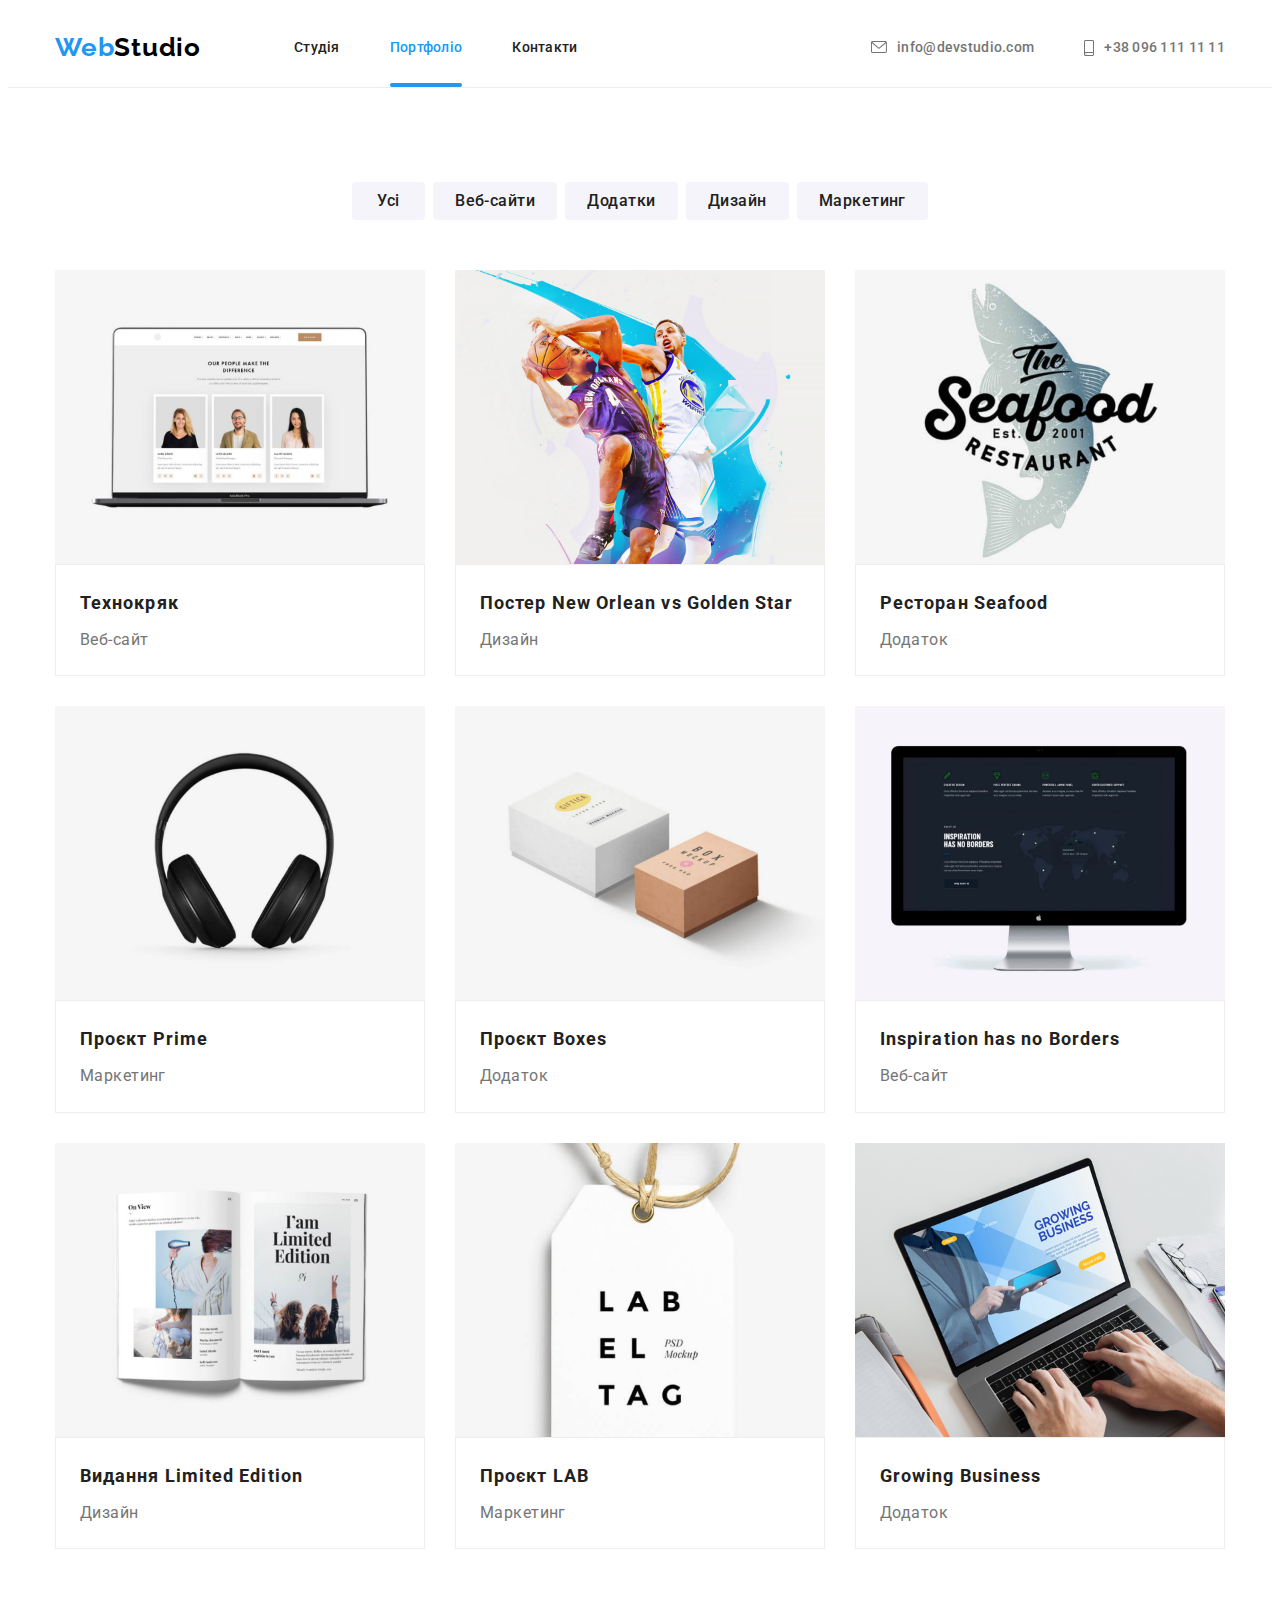
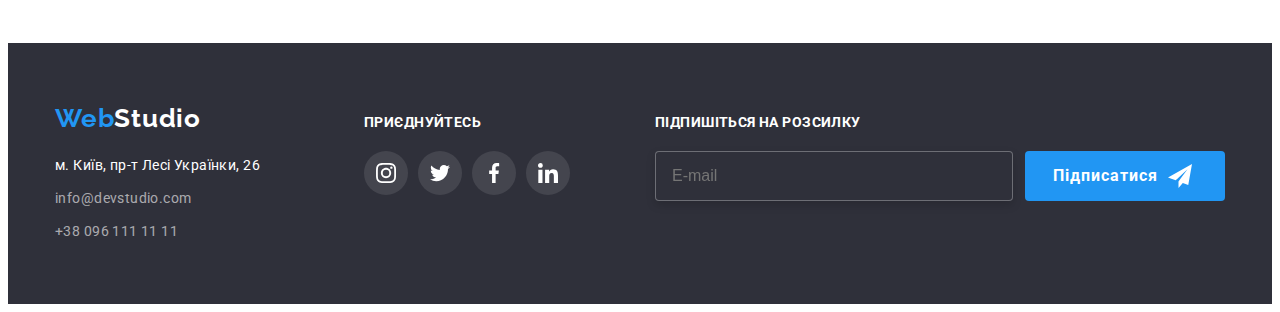
==== portfolio.html @ 82609303 "додає розмітку форм" ====
<!DOCTYPE html>
<html lang="uk">
  <head>
    <meta charset="UTF-8" />
    <meta http-equiv="X-UA-Compatible" content="IE=edge" />
    <meta name="viewport" content="width=device-width, initial-scale=1.0" />
    <title lang="en">Web Studio</title>

    <link
      rel="stylesheet"
      href="https://cdnjs.cloudflare.com/ajax/libs/modern-normalize/1.1.0/modern-normalize.min.css"
      integrity="sha512-wpPYUAdjBVSE4KJnH1VR1HeZfpl1ub8YT/NKx4PuQ5NmX2tKuGu6U/JRp5y+Y8XG2tV+wKQpNHVUX03MfMFn9Q=="
      crossorigin="anonymous"
      referrerpolicy="no-referrer"
    />

    <link rel="stylesheet" href="./css/styles.css" />

    <link
      href="https://fonts.googleapis.com/css2?family=Raleway:wght@700&family=Roboto:wght@400;500;700;900&display=swap"
      rel="stylesheet"
    />
  </head>
  <body class="page">
    <header class="header">
      <div class="container main-nav">
        <a href="./index.html" class="logo" lang="en"
          ><span class="accent">Web</span>Studio</a
        >
        <nav>
          <ul class="site-nav list">
            <li class="item">
              <a href="./index.html" class="link">Студія</a>
            </li>
            <li class="item">
              <a href="./portfolio.html" class="link current">Портфоліо</a>
            </li>
            <li class="item">
              <a href="#" class="link">Контакти</a>
            </li>
          </ul>
        </nav>
        <ul class="contact-nav list">
          <li class="item">
            <a href="mailto:info@devstudio.com" class="link">
              <svg class="icon-email" width="16" height="12">
                <use href="./images/icons.svg#icon-envelope"></use>
              </svg>
              info@devstudio.com
            </a>
          </li>
          <li class="item">
            <a href="tel:+380961111111" class="link">
              <svg class="icon-phone" width="10" height="16">
                <use href="./images/icons.svg#icon-smartphone"></use>
              </svg>
              +38 096 111 11 11</a
            >
          </li>
        </ul>
      </div>
    </header>

    <main>
      <section class="section">
        <div class="container filter">
          <h1 class="visually-hidden">Портфоліо</h1>
          <ul class="list">
            <li><button type="button" class="filter-button">Усі</button></li>
            <li>
              <button type="button" class="filter-button">Веб-сайти</button>
            </li>
            <li>
              <button type="button" class="filter-button">Додатки</button>
            </li>
            <li><button type="button" class="filter-button">Дизайн</button></li>
            <li>
              <button type="button" class="filter-button">Маркетинг</button>
            </li>
          </ul>
        </div>
        <div class="container">
          <ul class="portfolio list">
            <li class="item">
              <a href="./portfolio.html" class="link">
                <div class="portfolio-thumb">
                  <img
                    src="./images/portfolio-section-technokryak.jpg"
                    alt="включений лептоп"
                    width="370"
                  />
                  <div class="overlay">
                    <p class="overlay-text">
                      Ресурс пропонує комплексні пропозиції з різним рівнем
                      функціоналу та сервісів. Все це дозволить відвідувачу
                      отримати вичерпні відомості про компанію чи приватну
                      особу.
                    </p>
                  </div>
                </div>
                <div class="card-content">
                  <h2 class="title">Технокряк</h2>
                  <p class="sub-title">Веб-сайт</p>
                </div>
              </a>
            </li>
            <li class="item">
              <a href="./portfolio.html" class="link">
                <div class="portfolio-thumb">
                  <img
                    src="./images/portfolio-section-neworlean.jpg"
                    alt="постер з зображенням баскетболістів"
                    width="370"
                  />
                  <div class="overlay">
                    <p class="overlay-text">
                      Lorem, ipsum dolor sit amet consectetur adipisicing elit.
                      Et eius deleniti labore maiores libero harum nobis! Fuga
                      reprehenderit magnam natus!
                    </p>
                  </div>
                </div>
                <div class="card-content">
                  <h2 class="title">
                    Постер <span lang="en">New Orlean vs Golden Star</span>
                  </h2>
                  <p class="sub-title">Дизайн</p>
                </div>
              </a>
            </li>
            <li class="item">
              <a href="./portfolio.html" class="link">
                <div class="portfolio-thumb">
                  <img
                    src="./images/portfolio-section-seafood.jpg"
                    alt="логотип
            ресторану"
                    width="370"
                  />
                  <div class="overlay">
                    <p class="overlay-text">
                      Lorem, ipsum dolor sit amet consectetur adipisicing elit.
                      Et eius deleniti labore maiores libero harum nobis! Fuga
                      reprehenderit magnam natus!
                    </p>
                  </div>
                </div>
                <div class="card-content">
                  <h2 class="title">Ресторан <span lang="en">Seafood</span></h2>
                  <p class="sub-title">Додаток</p>
                </div>
              </a>
            </li>
            <li class="item">
              <a href="./portfolio.html" class="link">
                <div class="portfolio-thumb">
                  <img
                    src="./images/portfolio-section-prime.jpg"
                    alt="навушники"
                    width="370"
                  />
                  <div class="overlay">
                    <p class="overlay-text">
                      Lorem, ipsum dolor sit amet consectetur adipisicing elit.
                      Et eius deleniti labore maiores libero harum nobis! Fuga
                      reprehenderit magnam natus!
                    </p>
                  </div>
                </div>
                <div class="card-content">
                  <h2 class="title">Проєкт <span lang="en">Prime</span></h2>
                  <p class="sub-title">Маркетинг</p>
                </div>
              </a>
            </li>
            <li class="item">
              <a href="./portfolio.html" class="link">
                <div class="portfolio-thumb">
                  <img
                    src="./images/portfolio-section-boxes.jpg"
                    alt="дві
            коробки"
                    width="370"
                  />
                  <div class="overlay">
                    <p class="overlay-text">
                      Lorem, ipsum dolor sit amet consectetur adipisicing elit.
                      Et eius deleniti labore maiores libero harum nobis! Fuga
                      reprehenderit magnam natus!
                    </p>
                  </div>
                </div>
                <div class="card-content">
                  <h2 class="title">Проєкт <span lang="en">Boxes</span></h2>
                  <p class="sub-title">Додаток</p>
                </div>
              </a>
            </li>
            <li class="item">
              <a href="./portfolio.html" class="link">
                <div class="portfolio-thumb">
                  <img
                    src="./images/portfolio-section-inspiration.jpg"
                    alt="монітор з відображенням сайту"
                    width="370"
                  />
                  <div class="overlay">
                    <p class="overlay-text">
                      Lorem, ipsum dolor sit amet consectetur adipisicing elit.
                      Et eius deleniti labore maiores libero harum nobis! Fuga
                      reprehenderit magnam natus!
                    </p>
                  </div>
                </div>
                <div class="card-content">
                  <h2 class="title" lang="en">Inspiration has no Borders</h2>
                  <p class="sub-title">Веб-сайт</p>
                </div>
              </a>
            </li>
            <li class="item">
              <a href="./portfolio.html" class="link">
                <div class="portfolio-thumb">
                  <img
                    src="./images/portfolio-section-limitededition.jpg"
                    alt="розгорнутий журнал"
                    width="370"
                  />
                  <div class="overlay">
                    <p class="overlay-text">
                      Lorem, ipsum dolor sit amet consectetur adipisicing elit.
                      Et eius deleniti labore maiores libero harum nobis! Fuga
                      reprehenderit magnam natus!
                    </p>
                  </div>
                </div>
                <div class="card-content">
                  <h2 class="title">
                    Видання <span lang="en">Limited Edition</span>
                  </h2>
                  <p class="sub-title">Дизайн</p>
                </div>
              </a>
            </li>
            <li class="item">
              <a href="./portfolio.html" class="link">
                <div class="portfolio-thumb">
                  <img
                    src="./images/portfolio-section-lab.jpg"
                    alt="бірка з логотипом проетку лаб"
                    width="370"
                  />
                  <div class="overlay">
                    <p class="overlay-text">
                      Lorem, ipsum dolor sit amet consectetur adipisicing elit.
                      Et eius deleniti labore maiores libero harum nobis! Fuga
                      reprehenderit magnam natus!
                    </p>
                  </div>
                </div>
                <div class="card-content">
                  <h2 class="title">Проєкт <span lang="en">LAB</span></h2>
                  <p class="sub-title">Маркетинг</p>
                </div>
              </a>
            </li>
            <li class="item">
              <a href="./portfolio.html" class="link">
                <div class="portfolio-thumb">
                  <img
                    src="./images/portfolio-section-growingbusiness.jpg"
                    alt="чоловік друкує на лептопі з відкритим сайтом додатку"
                    width="370"
                  />
                  <div class="overlay">
                    <p class="overlay-text">
                      Lorem, ipsum dolor sit amet consectetur adipisicing elit.
                      Et eius deleniti labore maiores libero harum nobis! Fuga
                      reprehenderit magnam natus!
                    </p>
                  </div>
                </div>
                <div class="card-content">
                  <h2 class="title" lang="en">Growing Business</h2>
                  <p class="sub-title">Додаток</p>
                </div>
              </a>
            </li>
          </ul>
        </div>
      </section>
    </main>

    <footer class="contacts">
      <div class="container footer-info">
        <div class="contact-box">
          <address>
            <div>
              <a href="./index.html" class="logo" lang="en"
                ><span class="accent">Web</span>Studio</a
              >

              <ul class="list">
                <li class="contacts-data">
                  <a
                    href="https://goo.gl/maps/CPtrU1FHBa2aNyZL9"
                    target="_blank"
                    rel="noopener noreferrer nofollow"
                    class="link location"
                    >м. Київ, пр-т Лесі Українки, 26</a
                  >
                </li>
                <li class="contacts-data">
                  <a href="mailto:info@devstudio.com" class="link"
                    >info@devstudio.com</a
                  >
                </li>
                <li class="contacts-data">
                  <a href="tel:++380961111111" class="link"
                    >+38 096 111 11 11</a
                  >
                </li>
              </ul>
            </div>
          </address>

          <div class="social-networks">
            <h3>Приєднуйтесь</h3>
            <ul class="footer-social-list list">
              <li>
                <a class="footer-link" href="#">
                  <svg class="footer-icon" width="20" height="20">
                    <use href="./images/icons.svg#icon-instagram"></use>
                  </svg>
                </a>
              </li>
              <li>
                <a class="footer-link" href="#">
                  <svg class="footer-icon" width="20" height="20">
                    <use href="./images/icons.svg#icon-twitter"></use>
                  </svg>
                </a>
              </li>
              <li>
                <a class="footer-link" href="#">
                  <svg class="footer-icon" width="20" height="20">
                    <use href="./images/icons.svg#icon-facebook"></use>
                  </svg>
                </a>
              </li>
              <li>
                <a class="footer-link" href="#">
                  <svg class="footer-icon" width="20" height="20">
                    <use href="./images/icons.svg#icon-linkedin"></use>
                  </svg>
                </a>
              </li>
            </ul>
          </div>
        </div>
        <div class="subscribe">
          <h3>Підпишіться на розсилку</h3>
          <form>
            <div class="subscribe-field">
              <input
                type="text"
                name="name"
                id="email"
                autocomplete="off"
                placeholder="E-mail"
              />
              <button type="submit" class="hero-button action-button">
                Підписатися
                <svg class="send-icon" width="24" height="24">
                  <use href="./images/icons.svg#icon-send"></use>
                </svg>
              </button>
            </div>
          </form>
        </div>
      </div>
    </footer>
  </body>
</html>
---- css/styles.css ----
:root {
    --primary-text-color: #757575;
    --title-text-color: #212121;
    --accent-color: #2196f3;
    --hero-button-active: #188CE8;
    --hero-text-color: #fff;
    --bgc-secondary-color: #f5f4fa;
    --bgc-temporary-color: #2f303a;
    --icon-main-color: #afb1b8;
    --footer-icon-bgc-color: rgba(255, 255, 255, 0.1);
    --form-text-color: rgba(255, 255, 255, 0.6);
    --portfolio-item-gap: 30px;
    --input-color:rgba(33, 33, 33, 0.2);
    --textarea-color: rgba(117, 117, 117, 0.5);
}

*,
*::before,
*::after {
    box-sizing: border-box;
}

.page {
    background-color: #fff;
    color: var(--primary-text-color);
  
    font-family: Roboto, sans-serif;
    letter-spacing: 0.03em;
    font-size: 14px;
}

.container {
    width: 1200px; 
    margin-left: auto;
    margin-right: auto;
    padding-left: 15px;
    padding-right: 15px;

    /* outline: 1px solid tomato; */
  
}

.logo{
    display: flex;
    margin-right: 93px;
        
    color:#000;
 
    font-family: Raleway, sans-serif;
    font-style: normal;
    font-weight: 700;
    font-size: 26px;
    line-height: 1.2;
    letter-spacing: 0.03em;
    text-decoration: none;
}

.accent {
    color: var(--accent-color);
}

.list {
    list-style: none;
    padding: 0;
    margin: 0;
}

.link {
    text-decoration: none;
    color: var(--title-text-color);
}

img {
    display: block;
    max-width: 100%;
    height: auto;
}

/* Main-nav */

.header {
    border-bottom: 1px solid #ececec;
}

.main-nav {
    display: flex;
    align-items: center;

    padding-top: 0;
    padding-bottom: 0;
}


/* Site-nav */

.site-nav .link.current {
    color: var(--accent-color);
}

.site-nav .item {
    position: relative;
}

.current::after {
    position: absolute;
    content: "";
    bottom: 0;
    left: 0;

    width: 100%;
    height: 4px;
    border-radius: 2px;

    background-color: var(--accent-color);
}

.site-nav {
    display: flex;

    color: var(--title-text-color);

    letter-spacing: 0.02em;
    font-weight: 500;
    font-size: 14px;
    line-height: 1.1;
    letter-spacing: 0.02em;
}

.site-nav .item:not(:last-child) {
    margin-right: 50px;
}

.site-nav .link {
    display: block;
    padding-top: 32px;
    padding-bottom: 32px;

    transition: color 250ms cubic-bezier(0.4, 0, 0.2, 1);
}

.site-nav .link:hover,
.site-nav .link:focus {
    color: var(--accent-color);
}

/* Contact-nav */

.contact-nav {
    display: flex;
    margin-left: auto;
}

.contact-nav .item:not(:last-child) {
    margin-right: 50px;
}

.contact-nav .link{
    display: flex;
    align-items: center;
    justify-content: center;
       
    color: inherit;

    font-weight: 500;
    font-size: 14px;
    line-height: 1.1;
    letter-spacing: 0.02em;

    transition: color 250ms cubic-bezier(0.4, 0, 0.2, 1);
}

.contact-nav .link:hover,
.contact-nav .link:focus {
    color: var(--accent-color);
}

.icon-email,
.icon-phone {
    margin-right: 10px;
    fill: var(--primary-text-color);

    transition: fill 250ms cubic-bezier(0.4, 0, 0.2, 1);
}

.contact-nav .link:hover .icon-email, 
.contact-nav .link:focus .icon-email{
    fill: var(--accent-color);
}

.contact-nav .link:hover .icon-phone,
.contact-nav .link:focus .icon-phone {
    fill: var(--accent-color);
}

/* Hero */

.hero {
    text-align: center;
    padding-top: 200px;
    padding-bottom: 200px;

    height: 600px;
    max-width: 1600px;
    margin-left: auto;
    margin-right: auto;

    background-color: var(--bgc-temporary-color);
    background-image: linear-gradient( to right, rgba(47, 48, 58, 0.4), rgba(47, 48, 58, 0.4)),
    url('../images/hero-image.jpg');
    background-repeat: no-repeat;
    background-size: cover;
    background-position: center;
}

.hero-title {
    margin-top: 0;
    margin-bottom: 30px;

    color: #fff;
    
    font-weight: 900;
    font-size: 44px;
    line-height: 1.4;
    letter-spacing: 0.06em;
    text-transform: uppercase;
}

.hero-button,
.action-button { 
    padding: 10px 32px;
    min-width: 216px;
   
    font-family: Roboto, sans-serif;
    font-weight: 700;
    font-size: 16px;
    line-height: 1.9;
    letter-spacing: 0.06em;
   
    color: var(--hero-text-color);
    background-color: var(--accent-color);
        
    border: 0;
    border-radius: 4px;
    cursor:pointer;

    transition: background-color 250ms cubic-bezier(0.4, 0, 0.2, 1), box-shadow 250ms cubic-bezier(0.4, 0, 0.2, 1);
}

.hero-button:hover,
.hero-button:focus {
    background-color: var(--hero-button-active);
    box-shadow: 0px 4px 4px rgba(0, 0, 0, 0.15);
}


/* Section */

.section {
    padding-top: 94px;
    padding-bottom: 94px;
}

.visually-hidden {
    position: absolute;
    white-space: nowrap;
    width: 1px;
    height: 1px;
    overflow: hidden;
    border: 0;
    padding: 0;
    clip: rect(0 0 0 0);
    clip-path: inset(50%);
    margin: -1px;
}

.section-title{
    margin-top: 0;
    margin-bottom: 50px;

    color: var(--title-text-color);

    font-weight: 700;
    font-size: 36px;
    line-height: 1.2;
}

.section-title.centered {
    text-align: center;
}

.title {
    color: var(--title-text-color);

    font-weight: 700;
    font-size: 14px;
    line-height: 1.1;
}

/* Features section */

.features {
    display: flex;
}

.features-item:not(:last-child) {
    max-width: 270px;
    margin-right: 30px;
}

.features p {
    margin-top: 0;
    margin-bottom: 0;

    line-height: 1.7;
}

.features .title {
    margin-top: 0;
    margin-bottom: 10px;
    text-transform: uppercase;
}

.benefits {
    padding-bottom: 0;
}

.feature-img {
    display:flex;
    align-items: center;
    justify-content: center;
    width: 270px;
    height: 120px;
    margin-bottom: 30px;
    background-color: var(--bgc-secondary-color);
    border-radius: 4px;
}

/* Work section */

.work {
   display: flex;
}

.work-item:not(:last-child) {
    margin-right: 30px;
}

.work-thumb {
    position: relative;
}

.work-label {
    position: absolute;
    bottom: 0;

    display: flex;
    justify-content: center;
    padding-top: 27px;
    padding-bottom: 27px;
    margin: 0;
    width: 100%;

    line-height: 1.14;
    text-align: center;
    text-transform: uppercase;
                
    background-color: rgba(47, 48, 58, 0.8);
    color: var(--hero-text-color);
}

/*Team section*/

.team-box {
    background: var(--hero-text-color);
}

.team .title {
    margin-top: 0;
    margin-bottom: 10px;

    font-weight: 500;
    font-size: 16px;
    line-height: 1.2;
}

.team-box p {
    margin-top: 0;
    margin-bottom: 16px;
}

.team {
    line-height: 1.2;
    background-color: var(--bgc-secondary-color);

}

.team .list {
    display: flex;
    margin-right: -30px;
}

.list .team-box {
    width: 270px;
    
    flex-basis: calc(100% / 4 - 30px);

    margin-right: 30px;
    border-radius: 0px 0px 4px 4px;;
    overflow: hidden;
    box-shadow: 0px 1px 3px rgba(0, 0, 0, 0.12), 0px 1px 1px rgba(0, 0, 0, 0.14), 0px 2px 1px rgba(0, 0, 0, 0.2);
}

.list .team-box:last-child {
    margin-right: 0;
}

.team-card {
    width: 270px;
    text-align: center;
    padding-top: 30px;
    padding-bottom: 30px;
}

/* Socials */

.social-list {
   width: 270px;
   justify-content: center;
   gap: 10px;
}

.social-icon,
.clients-icon {
    fill: var(--icon-main-color);

    transition: fill 250ms cubic-bezier(0.4, 0, 0.2, 1);
}

.social-link {
    display: flex;
    align-items: center;
    justify-content: center;
    width: 44px;
    height: 44px;
    background-color: var(--hero-text-color);
    border-radius: 50%;

    transition: background-color 250ms cubic-bezier(0.4, 0, 0.2, 1);
}

.social-link:hover,
.social-link:focus {
    background-color: var(--accent-color);
}

.social-link:hover .social-icon,
.social-link:focus .social-icon{
    fill: var(--hero-text-color);
}

/* Clients */

.clients-list {
    display: flex;
    justify-content: center;
    gap: 30px;
}

.clients-item{
    /* width: calc(100% / 6 - 30px); */
    width: 170px;
}

.clients-link {
    display: flex;
    align-items: center;
    justify-content: center;
    width: 100%;
    height: 92px;
    border: 1px solid var(--icon-main-color);
    border-radius: 4px;

    transition: border 250ms cubic-bezier(0.4, 0, 0.2, 1), fill 250ms cubic-bezier(0.4, 0, 0.2, 1);
}

.clients-link:hover,
.clients-link:focus {
    border: 1px solid var(--accent-color);
}

.clients-link:hover .clients-icon,
.clients-link:focus .clients-icon {
    fill: var(--accent-color);
}

/* portfolio page */

.portfolio .title {
    margin-top: 0;
    margin-bottom: 4px;

    color: var(--title-text-color);

    font-size: 18px;
    line-height: 2;
    letter-spacing: 0.06em;
}

.sub-title {
    margin: 0;

    color:var(--primary-text-color);

    font-size: 16px;
    line-height: 1.9;
}

.card-content {
    padding: 20px 24px;
    border: 1px solid #eee;

    width: 370px;
}

/* Portfolio button*/

.filter-button {
    display: inline-block;

    min-width: 73px;
    padding: 6px 22px;
    
    text-align: center;
    font-family: inherit;
    font-weight: 500;
    font-size: 16px;
    line-height: 1.6;
    letter-spacing: 0.03em; 
    
    border: 0;
    border-radius: 4px;
    
    color: var(--title-text-color);
    background-color: var(--bgc-secondary-color);
    
    cursor: pointer;

    transition: background-color 250ms cubic-bezier(0.4, 0, 0.2, 1), box-shadow 250ms cubic-bezier(0.4, 0, 0.2, 1), color 250ms cubic-bezier(0.4, 0, 0.2, 1);
}

.filter-button:hover,
.filter-button:focus {
    background-color: var(--accent-color);
    color: var(--hero-text-color);
    box-shadow: 0px 3px 1px rgba(0, 0, 0, 0.1), 0px 1px 2px rgba(0, 0, 0, 0.08), 0px 2px 2px rgba(0, 0, 0, 0.12);
}

.filter .list{
    display: flex;
    justify-content: center;
    margin-bottom: 50px;
}

.filter li:not(:last-child) {
    margin-right: 8px; 
}

/* Portfolio-list */

.portfolio {
    display: flex;
    flex-wrap: wrap;

    padding: 0;
    margin:0;

    margin-right: calc(-1 * var(--portfolio-item-gap));
}

.portfolio > .item {
    width: 370px;
    
    margin-right: var(--portfolio-item-gap);
    margin-bottom: var(--portfolio-item-gap);

    flex-basis: calc(100% / 3 - 30px); 
}

.portfolio .link {
    display: inline-block;
    transition: box-shadow 250ms cubic-bezier(0.4, 0, 0.2, 1);
}

.portfolio .link:hover,
.portfolio .link:focus {
    display: inline-block;
    box-shadow: 0px 4px 4px rgba(0, 0, 0, 0.25);
}

.portfolio .item:nth-child(3n) {
    margin-right: 0;
}

.portfolio .item:nth-last-child(-n + 3) {
    margin-bottom: 0;
}

.portfolio-thumb {
    position: relative;
    overflow: hidden;
}

.overlay {
    position: absolute;
    top: 0;
    left: 0;
    width: 100%;
    height: 100%;

    background-color: rgba(33, 150, 243, 0.9);

    transform: translateY(100%);
    transition: transform 250ms cubic-bezier(0.4, 0, 0.2, 1);
}

.portfolio .link:hover .overlay,
.portfolio .link:focus .overlay {
    transform: translateY(0);
}

.overlay-text {
    position: absolute;
    display: inline-block;
    top: 0;
    left: 0;
    margin: 0;
    width: 100%;
    height: 100%;
    padding: 63px 24px;

    font-size: 18px;
    line-height: 1.5;
    color: var(--hero-text-color);
}

/* Footer */

.contacts .logo {
    color: var(--hero-text-color);
}

.contacts {
    display: flex;
    padding-top: 60px;
    padding-bottom: 60px;

    color: var(--hero-text-color);
    background-color: var(--bgc-temporary-color);
}

.footer-info {
    display: flex;
    align-items: baseline;
    justify-content: space-between;
}

.contact-box {
    display: inline-flex;
    align-items: baseline;
    gap: 70px;
}

.contacts .link {
    text-decoration: none;
    font-style: normal;
    line-height: 1.7;

    color: rgba(255, 255, 255, 0.6);
    transition: color 250ms cubic-bezier(0.4, 0, 0.2, 1);
}

.contacts .location {
    color: var(--hero-text-color);
}

.contacts .link:hover,
.contacts .link:focus {
    color: var(--accent-color);
}

.contacts .logo {
    margin-bottom: 20px;
}

.contacts-data {
    padding-left: 0;
    margin-bottom: 9px;
}

.contacts-data:last-child {
    margin-bottom: 0;
}

.footer-address {
    display: flex;
}

/* Footer socials */

.footer-social-list {
    display:flex;
    width: 206px;
    justify-content: center;
    gap: 10px;
}

.footer-icon {
    fill: var(--hero-text-color);
}

.footer-link {
    display: flex;
    align-items: center;
    justify-content: center;
    width: 44px;
    height: 44px;
    background-color: var(--footer-icon-bgc-color);
    border-radius: 50%;

    transition: background-color 250ms cubic-bezier(0.4, 0, 0.2, 1);
}

.footer-link:hover,
.footer-link:focus {
    background-color: var(--accent-color);
}

.footer-link:hover .footer-icon,
.footer-link:focus .footer-icon{
    fill: var(--hero-text-color);
}

.social-networks h3,
.subscribe h3 {
    margin-top: 0;
    margin-bottom: 20px;

    font-style: normal;
    font-weight: 700;
    font-size: 14px;
    line-height: 1.2;
    letter-spacing: 0.03em;
    text-transform: uppercase;
}

/* Subscribe form */

.subscribe-field {
    display: inline-flex;
    align-items: center;
    justify-content: center;
}

.subscribe-field input {
    width: 358px;
    height: 50px;
    
    padding: 15px 16px;
    margin-right: 12px;

    font-size: 16px;

    border: 1px solid rgba(255, 255, 255, 0.3);
    filter: drop-shadow(0px 4px 4px rgba(0, 0, 0, 0.15));
    border-radius: 4px;

    color: var(--form-text-color);
    background-color: var(--bgc-temporary-color);
}

.subscribe-field::placeholder {
    color: var(--form-text-color);
    line-height: 1.25;
    letter-spacing: 0.03em;
}

.subscribe .action-button {
    display: inline-flex;
    align-items: center;

    padding: 10px 28px;
    margin: 0;
    min-width: 200px;
}


.send-icon {
    margin-left: 10px;  
    fill: var(--hero-text-color);  
}

/* Modal */

.backdrop {
    position: fixed;
    top: 0;
    left: 0;
    width: 100%;
    height: 100%;
    background-color: rgba(0, 0, 0, 0.2);

    opacity: 1;

    transition: opacity 250ms cubic-bezier(0.4, 0, 0.2, 1);
}

.backdrop.is-hidden {
    opacity: 0;
    pointer-events: none;
    visibility: hidden;
}

.backdrop.is-hidden .modal {
    transform: translate(-50%, -50%) scale(1.1);
}

.modal {
    position: absolute;
    top: 50%;
    left: 50%;
      
    height: 581px;
    width: 528px;
    padding: 40px;

    background-color: #fff; 
    visibility: visible;

    box-shadow: 0px 1px 3px rgba(0, 0, 0, 0.12), 0px 1px 1px rgba(0, 0, 0, 0.14), 0px 2px 1px rgba(0, 0, 0, 0.2);
    border-radius: 4px;

    transform: translate(-50%, -50%) scale(1);

    transition: transform 250ms cubic-bezier(0.4, 0, 0.2, 1);
}

.modal-close {
    position: absolute;
    padding: 0;
    top: 8px;
    right: 8px;

    display: flex;
    align-items: center;
    justify-content: center;
    width: 30px;
    height: 30px;
    
    border-radius: 50%;
    background: #FFFFFF;
    border: 1px solid rgba(0, 0, 0, 0.1);
}

.close-icon {
    transition: fill 250ms cubic-bezier(0.4, 0, 0.2, 1);
}

.close-icon:hover {
    fill: var(--accent-color);
}


/* Input (form) */

.form-title {
    margin-top: 0;   
    
    font-weight: 700;
    font-size: 20px;
    line-height: 1.15;
    text-align: center;

    color:var(--title-text-color);   
}

.form-field {
    position: relative;
    display:flex;
    flex-direction: column;

    margin-bottom: 10px;
}

.form-label {
    margin-bottom: 4px;

    font-family: 'Roboto';
    font-weight: 400;
    font-size: 12px;
    line-height: 1.16;

    letter-spacing: 0.01em;
    color: var(--primary-text-color);
}

.form-input{
    height: 40px;
    width: 100%;

    padding: 11px 12px 11px 42px;
  
    border: 1px solid var(--input-color);
    border-radius: 4px;
    outline: none;

    transition: border-color 250ms cubic-bezier(0.4, 0, 0.2, 1);
}

.input-box {
    position: relative;
    width: 448px;
}

.input-icon {
    position: absolute;
    top: 50%;
    left: 12px;

    transform: translateY(-50%);
      
    display: inline-block;
    width: 18px;
    height: 18px;

    transition: fill 250ms cubic-bezier(0.4, 0, 0.2, 1);
}

.form-input:focus,
.textarea:focus {
    border-color: var(--accent-color);
}

.form-field:focus-within .input-icon {
    fill: var(--accent-color);
}

/* Textarea */

.textarea {
    resize: none;
    outline: none;

    height: 120px;
    padding: 11px 12px;

    font-size: 12px;
    
    border: 1px solid var(--input-color);
    border-radius: 4px;
}

.textarea::placeholder {
    color: var(--textarea-color);
}

.form-field:nth-child(4){
    margin-bottom: 20px;
}

.form-field:last-of-type {
    margin-bottom: 30px;
}

/* Checkbox */

.checkbox-input {
    -webkit-appearance: none;
    -moz-appearance: none;
    appearance: none;

    position: absolute;
}

.checkbox-label {
    display:flex;
    align-items: center;
    justify-content: center;

    line-height: 1.7;
}

.icon-check {
    display: flex;

    margin-right: 8px;

    border: 2px solid var(--title-text-color);
    border-radius: 2px;

    fill: var(--hero-text-color);

    transition: border-color 250ms cubic-bezier(0.4, 0, 0.2, 1), background-color 250ms cubic-bezier(0.4, 0, 0.2, 1);
}

.checkbox-input:checked + .icon-check {
    border-color: var(--accent-color);
    background-color: var(--accent-color);
}

.policy-link {
    color:var(--accent-color);
}

/* Submit button */

.submit-button {
    display: block;
    margin: 0 auto;
    padding: 10px 52px;
    min-width: 200px;
}
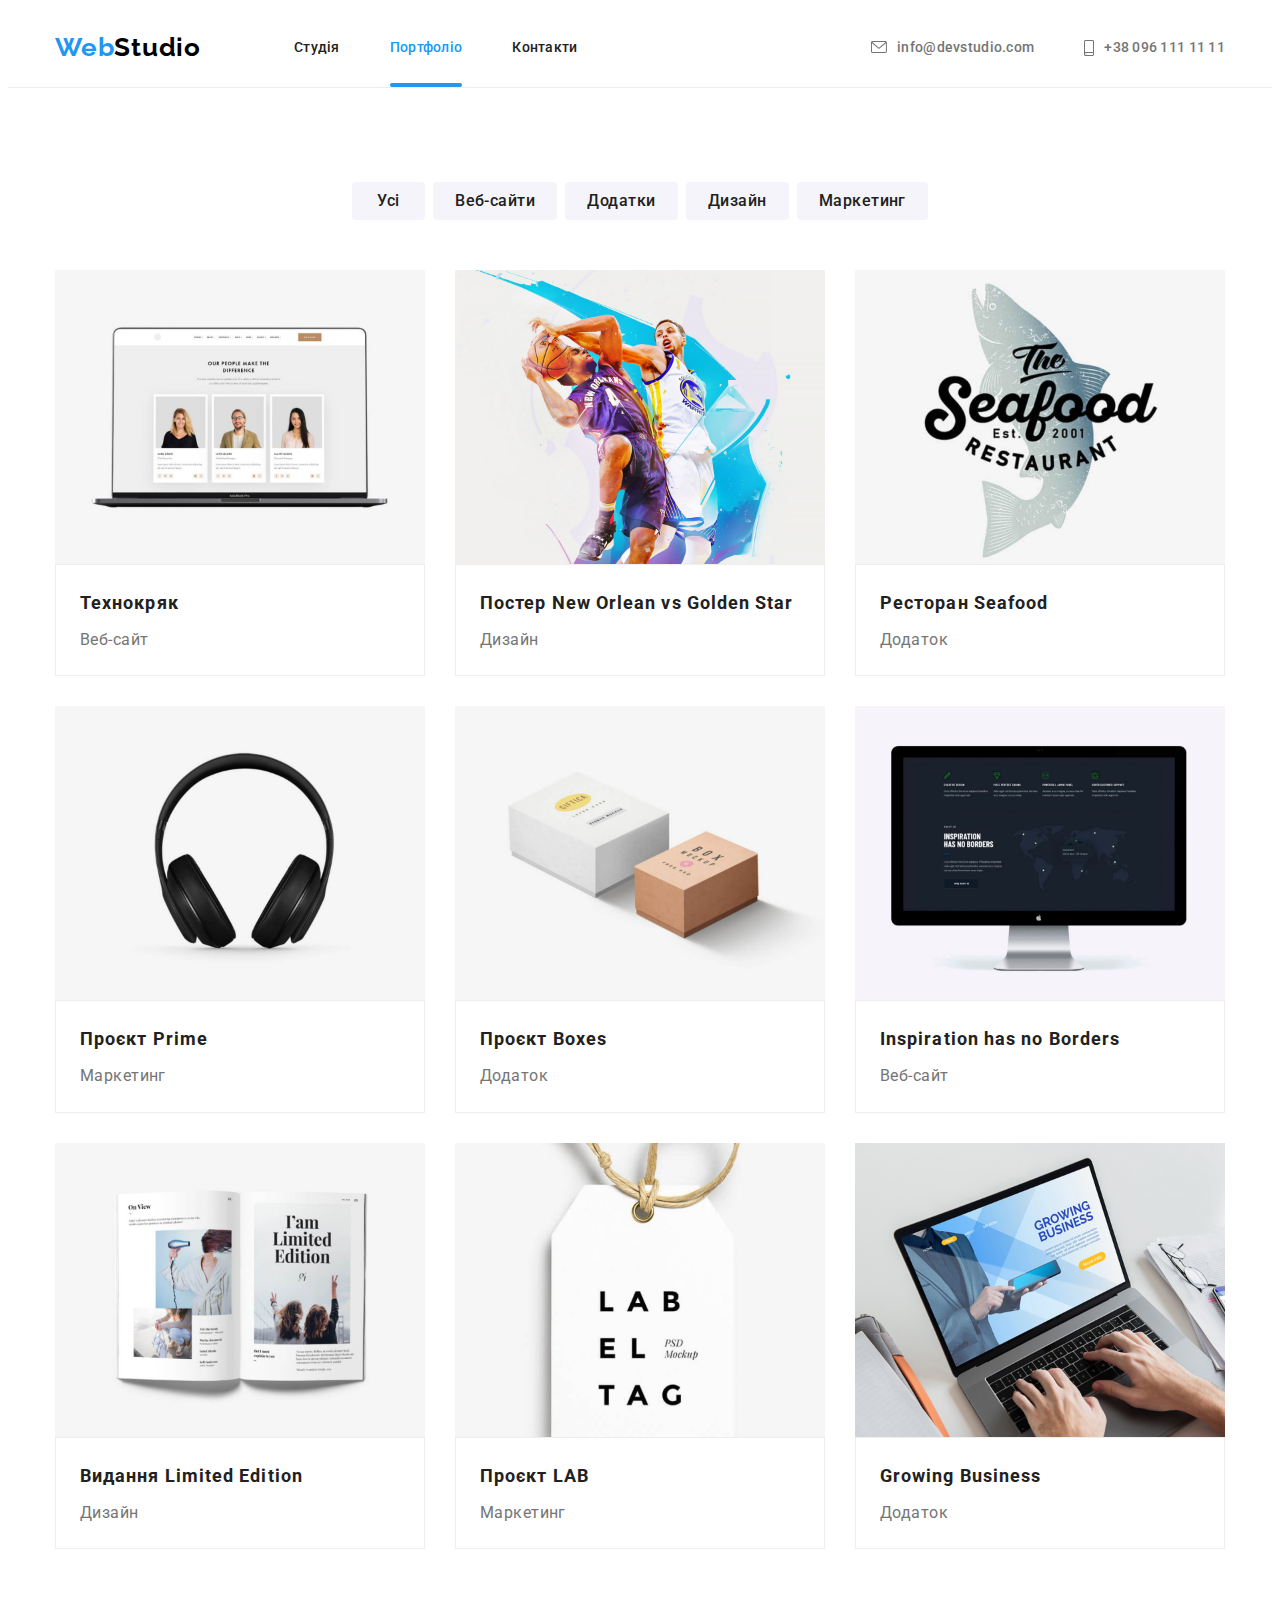
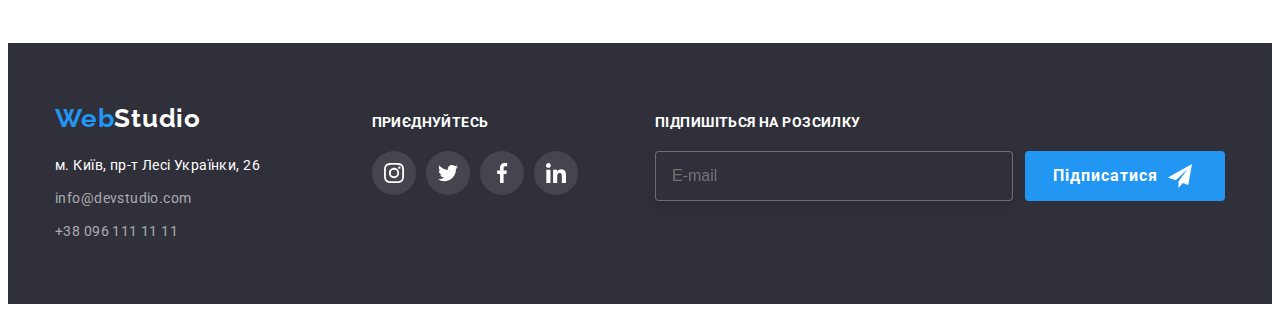
==== commit 54c295e3: "видаляє зайвий div у футері" ====
--- a/portfolio.html
+++ b/portfolio.html
@@ -293,71 +293,67 @@
 
     <footer class="contacts">
       <div class="container footer-info">
-        <div class="contact-box">
-          <address>
-            <div>
-              <a href="./index.html" class="logo" lang="en"
-                ><span class="accent">Web</span>Studio</a
-              >
-
-              <ul class="list">
-                <li class="contacts-data">
-                  <a
-                    href="https://goo.gl/maps/CPtrU1FHBa2aNyZL9"
-                    target="_blank"
-                    rel="noopener noreferrer nofollow"
-                    class="link location"
-                    >м. Київ, пр-т Лесі Українки, 26</a
-                  >
-                </li>
-                <li class="contacts-data">
-                  <a href="mailto:info@devstudio.com" class="link"
-                    >info@devstudio.com</a
-                  >
-                </li>
-                <li class="contacts-data">
-                  <a href="tel:++380961111111" class="link"
-                    >+38 096 111 11 11</a
-                  >
-                </li>
-              </ul>
-            </div>
-          </address>
-
-          <div class="social-networks">
-            <h3>Приєднуйтесь</h3>
-            <ul class="footer-social-list list">
-              <li>
-                <a class="footer-link" href="#">
-                  <svg class="footer-icon" width="20" height="20">
-                    <use href="./images/icons.svg#icon-instagram"></use>
-                  </svg>
-                </a>
+        <address>
+          <div>
+            <a href="./index.html" class="logo" lang="en"
+              ><span class="accent">Web</span>Studio</a
+            >
+            <ul class="list">
+              <li class="contacts-data">
+                <a
+                  href="https://goo.gl/maps/CPtrU1FHBa2aNyZL9"
+                  target="_blank"
+                  rel="noopener noreferrer nofollow"
+                  class="link location"
+                  >м. Київ, пр-т Лесі Українки, 26</a
+                >
               </li>
-              <li>
-                <a class="footer-link" href="#">
-                  <svg class="footer-icon" width="20" height="20">
-                    <use href="./images/icons.svg#icon-twitter"></use>
-                  </svg>
-                </a>
+              <li class="contacts-data">
+                <a href="mailto:info@devstudio.com" class="link"
+                  >info@devstudio.com</a
+                >
               </li>
-              <li>
-                <a class="footer-link" href="#">
-                  <svg class="footer-icon" width="20" height="20">
-                    <use href="./images/icons.svg#icon-facebook"></use>
-                  </svg>
-                </a>
-              </li>
-              <li>
-                <a class="footer-link" href="#">
-                  <svg class="footer-icon" width="20" height="20">
-                    <use href="./images/icons.svg#icon-linkedin"></use>
-                  </svg>
-                </a>
+              <li class="contacts-data">
+                <a href="tel:++380961111111" class="link">+38 096 111 11 11</a>
               </li>
             </ul>
           </div>
+        </address>
+
+        <div class="social-networks">
+          <h3>Приєднуйтесь</h3>
+          <ul class="footer-social-list list">
+            <li>
+              <a class="footer-link" href="#">
+                <svg class="footer-icon" width="20" height="20">
+                  <use href="./images/icons.svg#icon-instagram"></use>
+                </svg>
+              </a>
+            </li>
+            <li>
+              <a class="footer-link" href="#">
+                <svg class="footer-icon" width="20" height="20">
+                  <use href="./images/icons.svg#icon-twitter"></use>
+                </svg>
+              </a>
+            </li>
+            <li>
+              <a class="footer-link" href="#">
+                <svg class="footer-icon" width="20" height="20">
+                  <use href="./images/icons.svg#icon-facebook"></use>
+                </svg>
+              </a>
+            </li>
+            <li>
+              <a class="footer-link" href="#">
+                <svg class="footer-icon" width="20" height="20">
+                  <use href="./images/icons.svg#icon-linkedin"></use>
+                </svg>
+              </a>
+            </li>
+          </ul>
         </div>
+
         <div class="subscribe">
           <h3>Підпишіться на розсилку</h3>
           <form>
